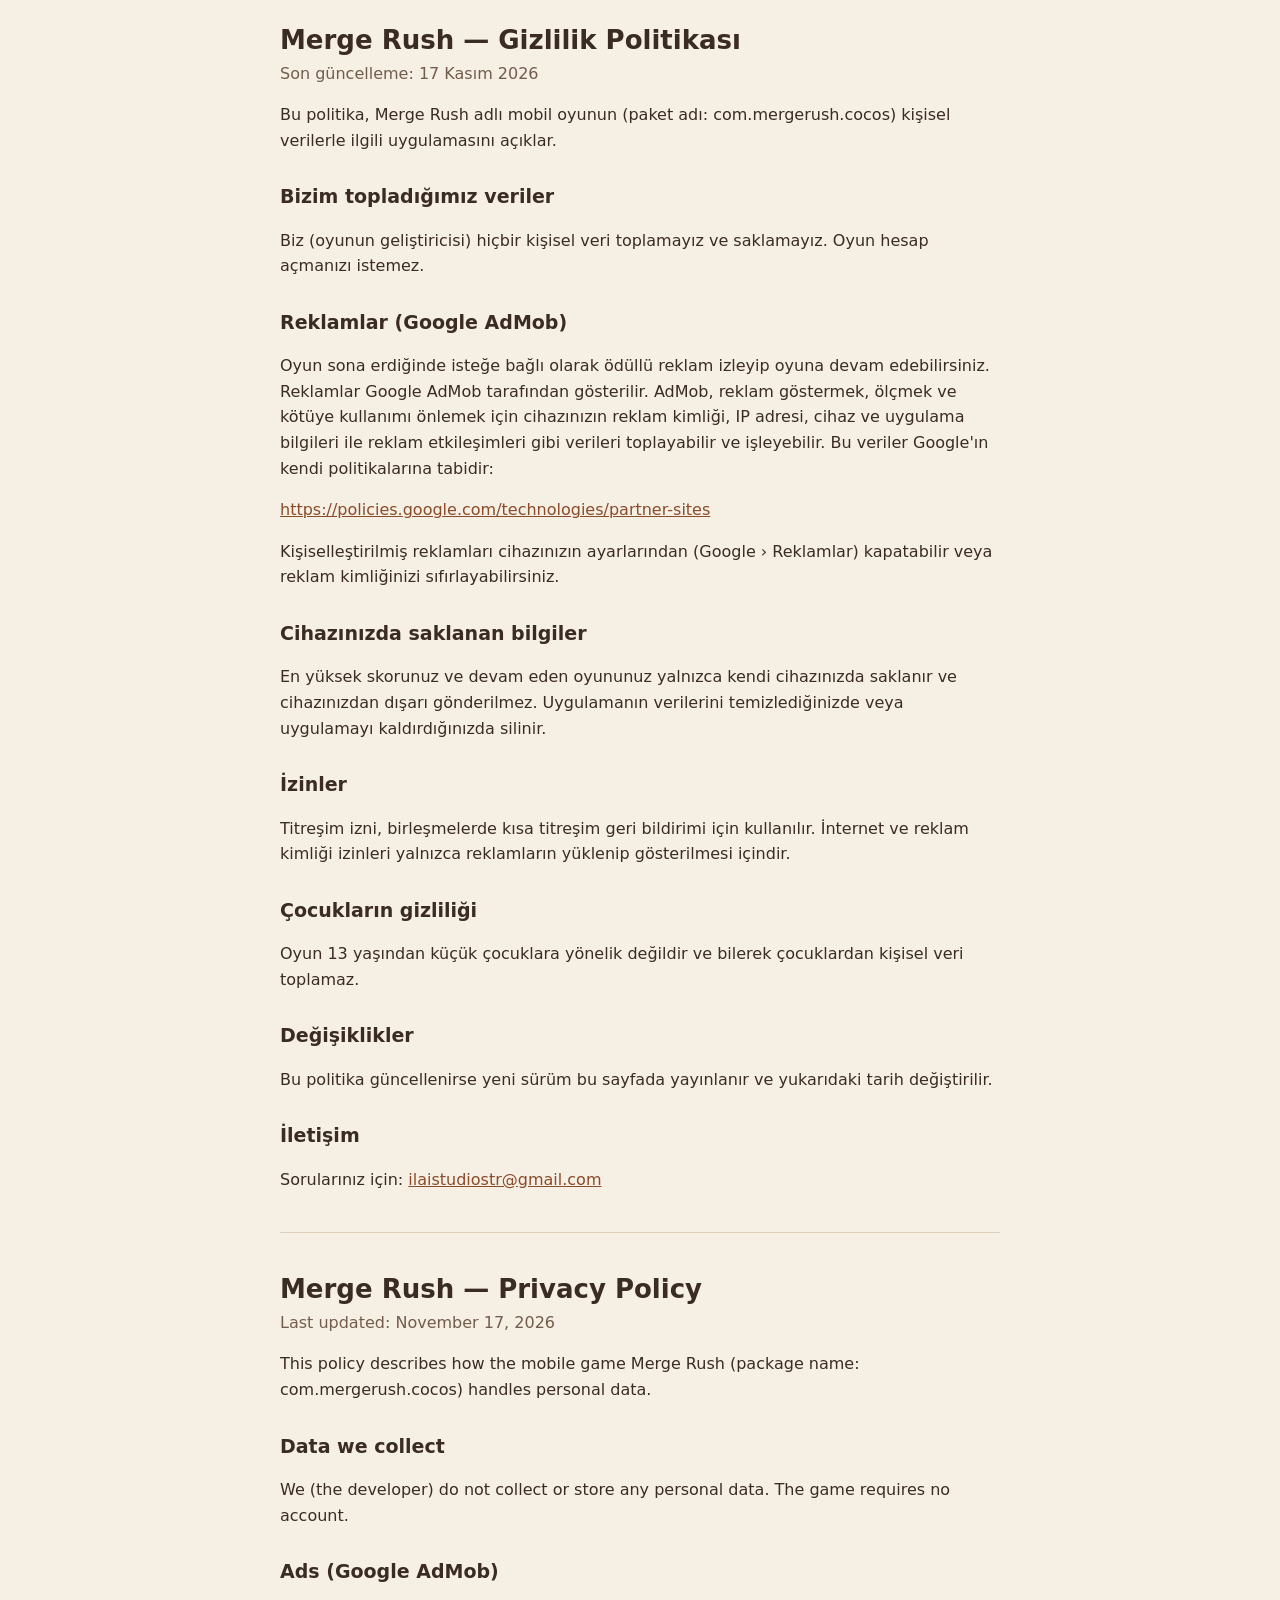
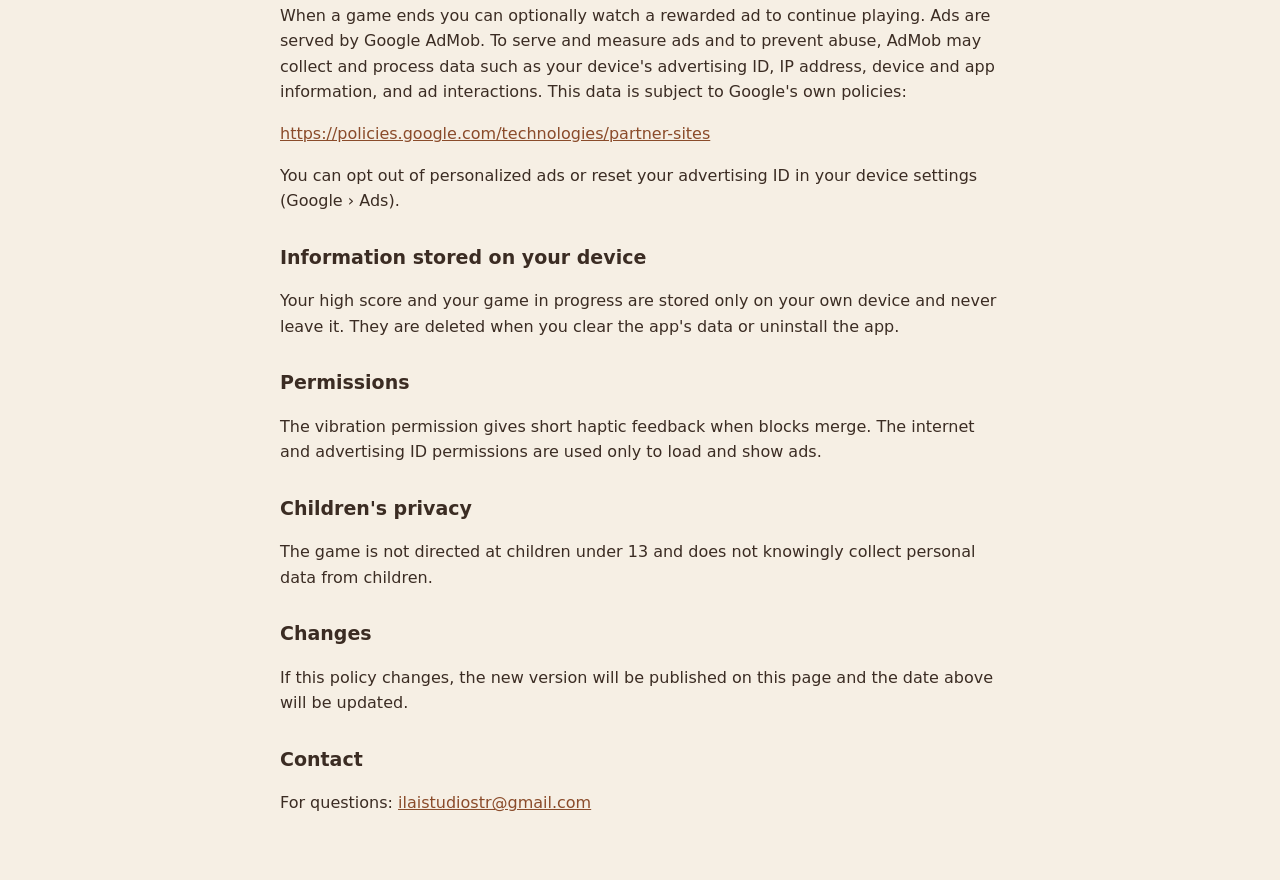
==== merge-rush-gizlilik.html @ 29c1281d "Site ve Merge Rush gizlilik politikası" ====
<!DOCTYPE html>
<html lang="tr">
<head>
<meta charset="utf-8">
<meta name="viewport" content="width=device-width, initial-scale=1">
<title>Merge Rush Gizlilik Politikası</title>
<style>
  :root { --bg: #f6efe4; --text: #3b2c23; --muted: #735c4c; --line: #ded0bd; --link: #8a4b2a; }
  @media (prefers-color-scheme: dark) {
    :root:not([data-theme="light"]) { --bg: #1d1712; --text: #f1e6d6; --muted: #c4b19c; --line: #4a3b2e; --link: #e7b48f; }
  }
  :root[data-theme="dark"] { --bg: #1d1712; --text: #f1e6d6; --muted: #c4b19c; --line: #4a3b2e; --link: #e7b48f; }
  body {
    max-width: 720px; margin: 0 auto; padding: 24px 16px 48px;
    background: var(--bg); color: var(--text);
    font-family: system-ui, -apple-system, "Segoe UI", Roboto, sans-serif; line-height: 1.6;
  }
  h1 { font-size: 26px; line-height: 1.25; margin: 0 0 4px; }
  h2 { font-size: 19px; margin-top: 28px; }
  a { color: var(--link); overflow-wrap: anywhere; }
  .date { color: var(--muted); margin-top: 0; }
  hr { margin: 40px 0; border: 0; border-top: 1px solid var(--line); }
</style>
</head>
<body>

<h1>Merge Rush — Gizlilik Politikası</h1>
<p class="date">Son güncelleme: 17 Kasım 2026</p>

<p>Bu politika, Merge Rush adlı mobil oyunun (paket adı: com.mergerush.cocos) kişisel verilerle ilgili uygulamasını açıklar.</p>

<h2>Bizim topladığımız veriler</h2>
<p>Biz (oyunun geliştiricisi) hiçbir kişisel veri toplamayız ve saklamayız. Oyun hesap açmanızı istemez.</p>

<h2>Reklamlar (Google AdMob)</h2>
<p>Oyun sona erdiğinde isteğe bağlı olarak ödüllü reklam izleyip oyuna devam edebilirsiniz. Reklamlar Google AdMob tarafından gösterilir. AdMob, reklam göstermek, ölçmek ve kötüye kullanımı önlemek için cihazınızın reklam kimliği, IP adresi, cihaz ve uygulama bilgileri ile reklam etkileşimleri gibi verileri toplayabilir ve işleyebilir. Bu veriler Google'ın kendi politikalarına tabidir:</p>
<p><a href="https://policies.google.com/technologies/partner-sites">https://policies.google.com/technologies/partner-sites</a></p>
<p>Kişiselleştirilmiş reklamları cihazınızın ayarlarından (Google › Reklamlar) kapatabilir veya reklam kimliğinizi sıfırlayabilirsiniz.</p>

<h2>Cihazınızda saklanan bilgiler</h2>
<p>En yüksek skorunuz ve devam eden oyununuz yalnızca kendi cihazınızda saklanır ve cihazınızdan dışarı gönderilmez. Uygulamanın verilerini temizlediğinizde veya uygulamayı kaldırdığınızda silinir.</p>

<h2>İzinler</h2>
<p>Titreşim izni, birleşmelerde kısa titreşim geri bildirimi için kullanılır. İnternet ve reklam kimliği izinleri yalnızca reklamların yüklenip gösterilmesi içindir.</p>

<h2>Çocukların gizliliği</h2>
<p>Oyun 13 yaşından küçük çocuklara yönelik değildir ve bilerek çocuklardan kişisel veri toplamaz.</p>

<h2>Değişiklikler</h2>
<p>Bu politika güncellenirse yeni sürüm bu sayfada yayınlanır ve yukarıdaki tarih değiştirilir.</p>

<h2>İletişim</h2>
<p>Sorularınız için: <a href="mailto:ilaistudiostr@gmail.com">ilaistudiostr@gmail.com</a></p>

<hr>

<h1>Merge Rush — Privacy Policy</h1>
<p class="date">Last updated: November 17, 2026</p>

<p>This policy describes how the mobile game Merge Rush (package name: com.mergerush.cocos) handles personal data.</p>

<h2>Data we collect</h2>
<p>We (the developer) do not collect or store any personal data. The game requires no account.</p>

<h2>Ads (Google AdMob)</h2>
<p>When a game ends you can optionally watch a rewarded ad to continue playing. Ads are served by Google AdMob. To serve and measure ads and to prevent abuse, AdMob may collect and process data such as your device's advertising ID, IP address, device and app information, and ad interactions. This data is subject to Google's own policies:</p>
<p><a href="https://policies.google.com/technologies/partner-sites">https://policies.google.com/technologies/partner-sites</a></p>
<p>You can opt out of personalized ads or reset your advertising ID in your device settings (Google › Ads).</p>

<h2>Information stored on your device</h2>
<p>Your high score and your game in progress are stored only on your own device and never leave it. They are deleted when you clear the app's data or uninstall the app.</p>

<h2>Permissions</h2>
<p>The vibration permission gives short haptic feedback when blocks merge. The internet and advertising ID permissions are used only to load and show ads.</p>

<h2>Children's privacy</h2>
<p>The game is not directed at children under 13 and does not knowingly collect personal data from children.</p>

<h2>Changes</h2>
<p>If this policy changes, the new version will be published on this page and the date above will be updated.</p>

<h2>Contact</h2>
<p>For questions: <a href="mailto:ilaistudiostr@gmail.com">ilaistudiostr@gmail.com</a></p>

</body>
</html>
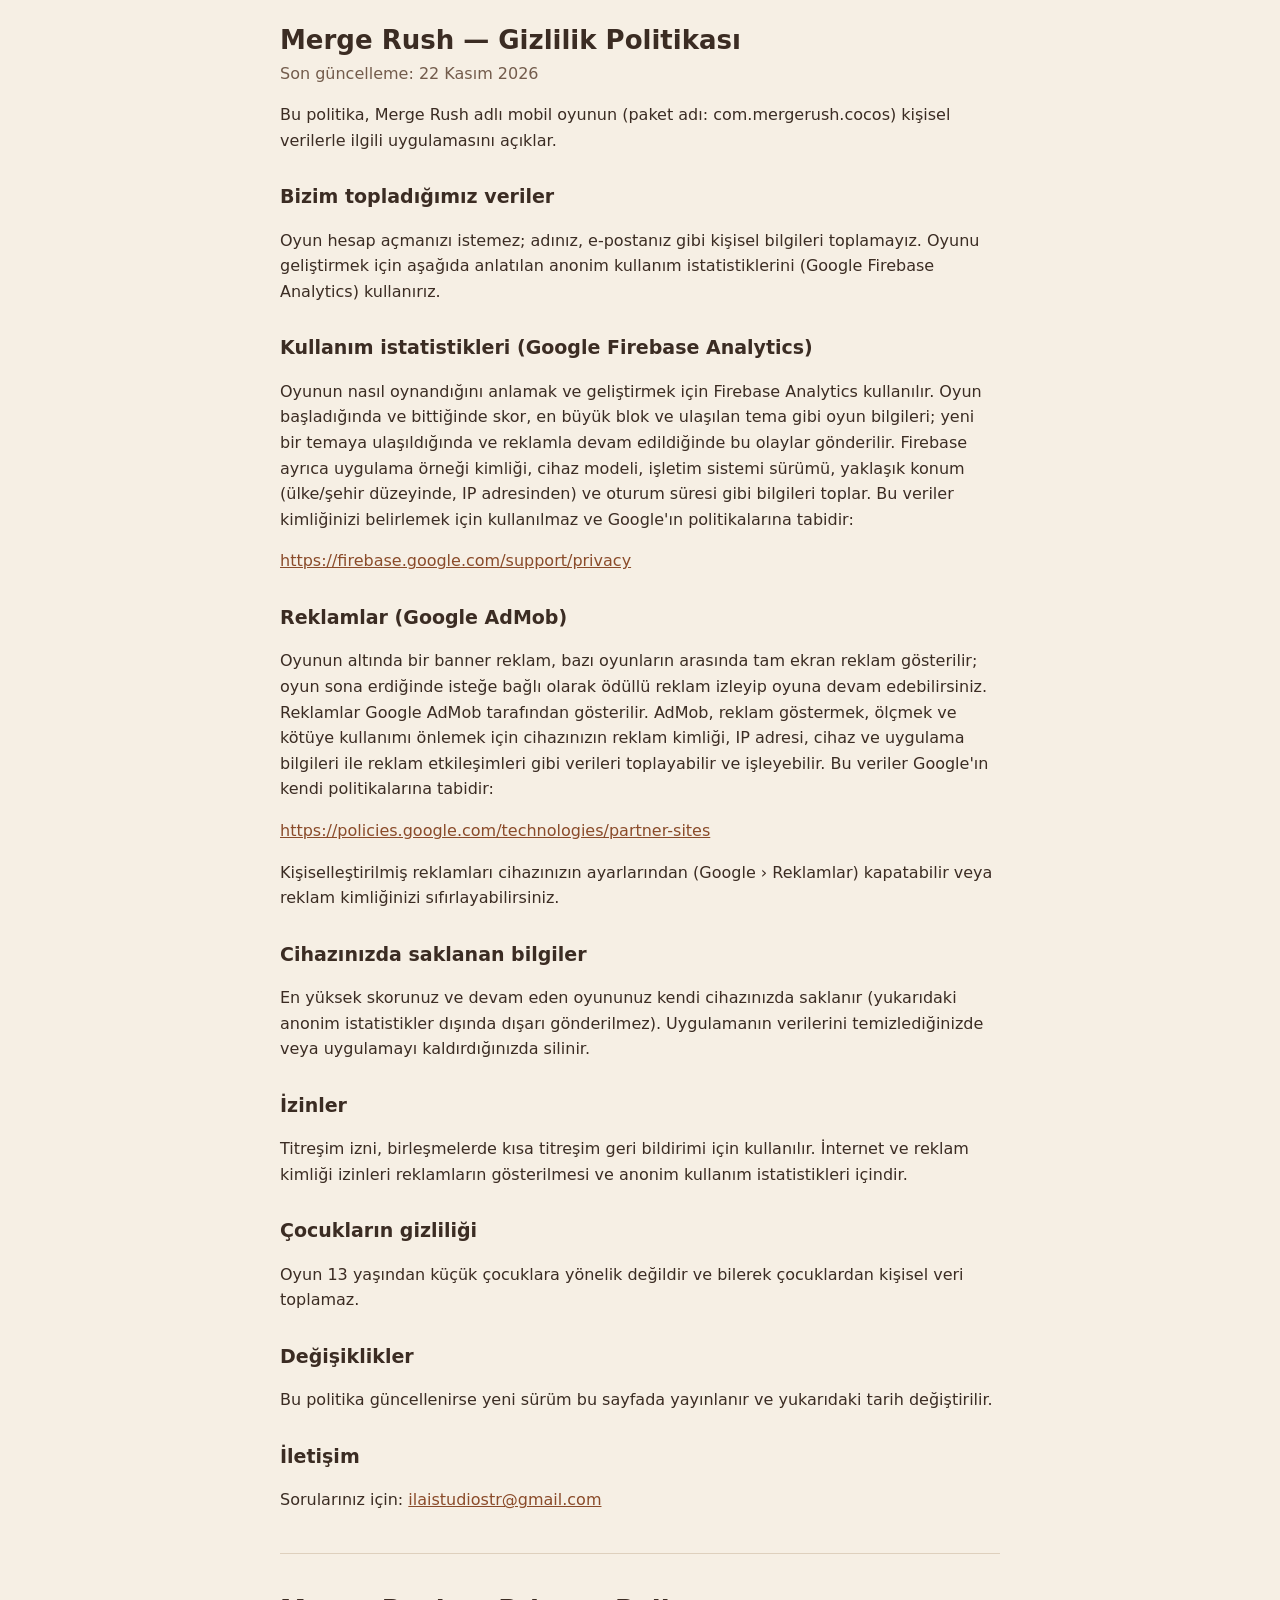
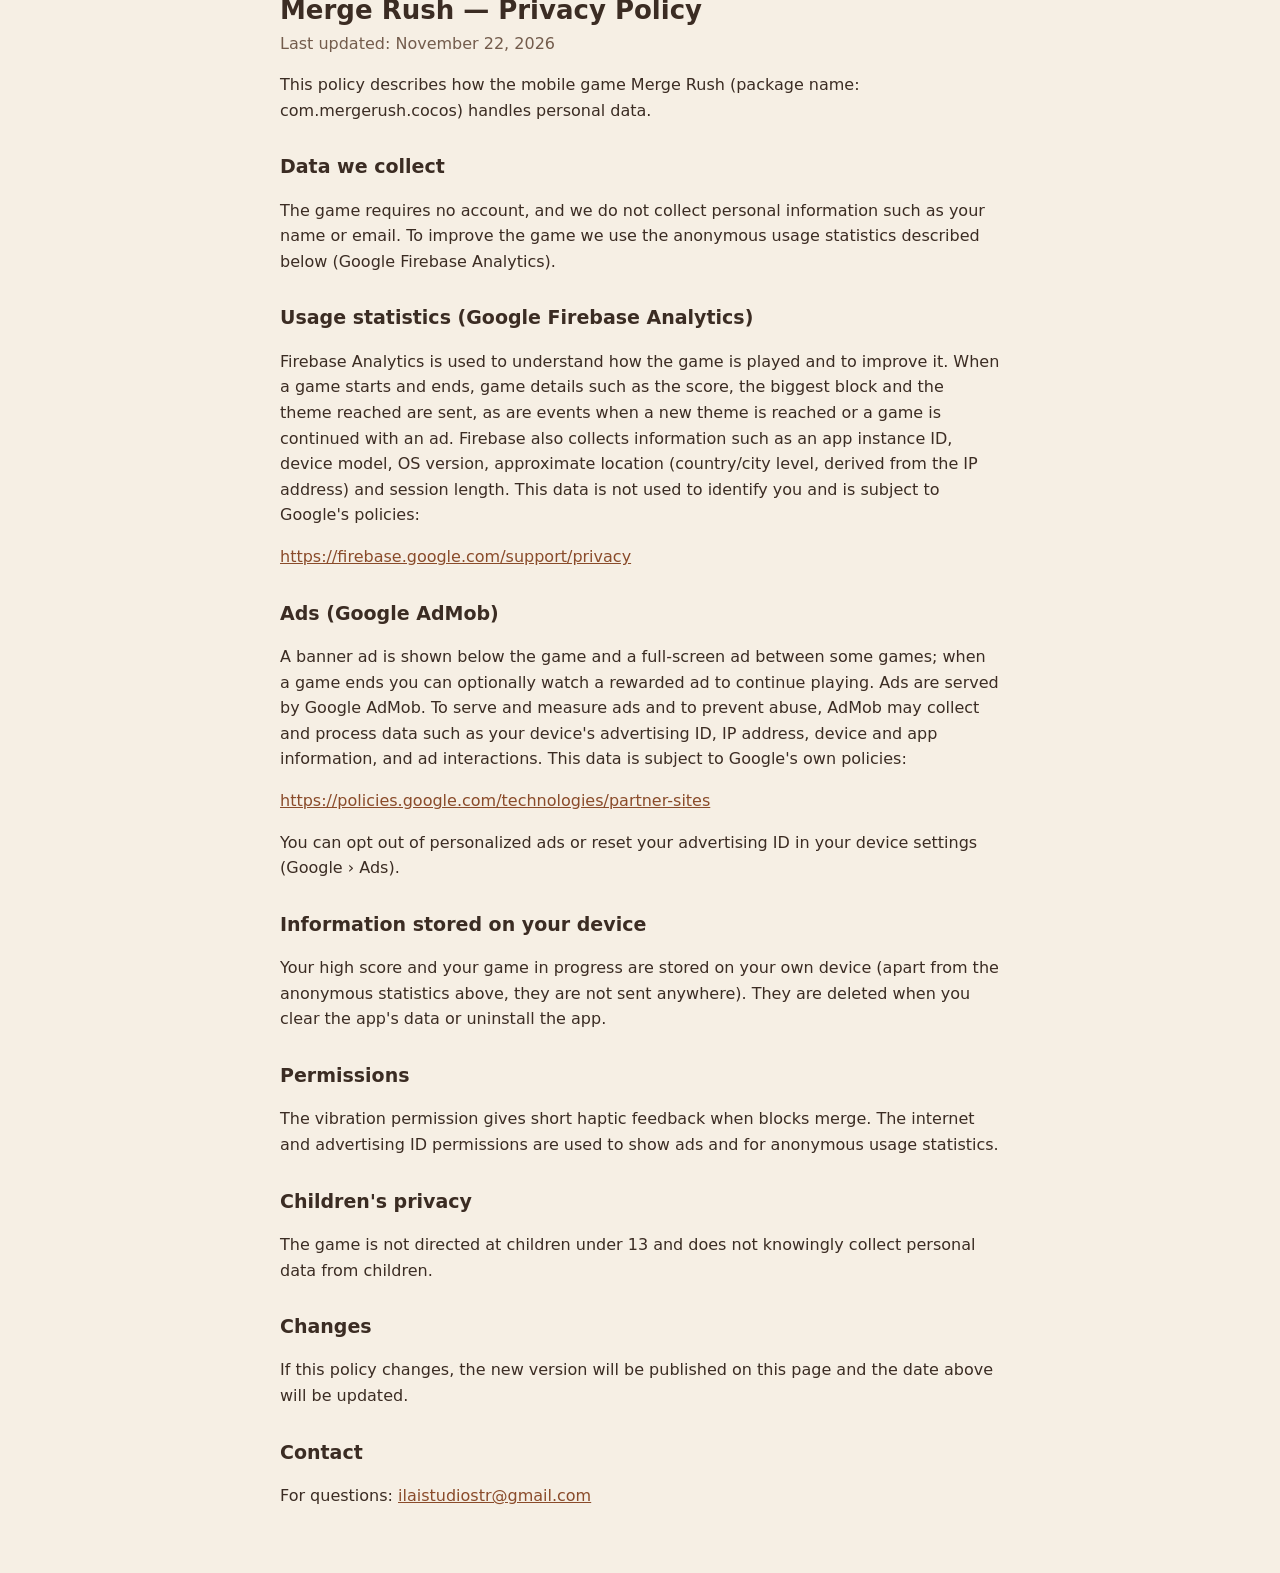
==== commit d4f5e8cf: "Gizlilik politikası: Firebase Analytics, banner ve geçiş reklamları" ====
--- a/merge-rush-gizlilik.html
+++ b/merge-rush-gizlilik.html
@@ -25,23 +25,27 @@
 <body>
 
 <h1>Merge Rush — Gizlilik Politikası</h1>
-<p class="date">Son güncelleme: 17 Kasım 2026</p>
+<p class="date">Son güncelleme: 22 Kasım 2026</p>
 
 <p>Bu politika, Merge Rush adlı mobil oyunun (paket adı: com.mergerush.cocos) kişisel verilerle ilgili uygulamasını açıklar.</p>
 
 <h2>Bizim topladığımız veriler</h2>
-<p>Biz (oyunun geliştiricisi) hiçbir kişisel veri toplamayız ve saklamayız. Oyun hesap açmanızı istemez.</p>
+<p>Oyun hesap açmanızı istemez; adınız, e-postanız gibi kişisel bilgileri toplamayız. Oyunu geliştirmek için aşağıda anlatılan anonim kullanım istatistiklerini (Google Firebase Analytics) kullanırız.</p>
+
+<h2>Kullanım istatistikleri (Google Firebase Analytics)</h2>
+<p>Oyunun nasıl oynandığını anlamak ve geliştirmek için Firebase Analytics kullanılır. Oyun başladığında ve bittiğinde skor, en büyük blok ve ulaşılan tema gibi oyun bilgileri; yeni bir temaya ulaşıldığında ve reklamla devam edildiğinde bu olaylar gönderilir. Firebase ayrıca uygulama örneği kimliği, cihaz modeli, işletim sistemi sürümü, yaklaşık konum (ülke/şehir düzeyinde, IP adresinden) ve oturum süresi gibi bilgileri toplar. Bu veriler kimliğinizi belirlemek için kullanılmaz ve Google'ın politikalarına tabidir:</p>
+<p><a href="https://firebase.google.com/support/privacy">https://firebase.google.com/support/privacy</a></p>
 
 <h2>Reklamlar (Google AdMob)</h2>
-<p>Oyun sona erdiğinde isteğe bağlı olarak ödüllü reklam izleyip oyuna devam edebilirsiniz. Reklamlar Google AdMob tarafından gösterilir. AdMob, reklam göstermek, ölçmek ve kötüye kullanımı önlemek için cihazınızın reklam kimliği, IP adresi, cihaz ve uygulama bilgileri ile reklam etkileşimleri gibi verileri toplayabilir ve işleyebilir. Bu veriler Google'ın kendi politikalarına tabidir:</p>
+<p>Oyunun altında bir banner reklam, bazı oyunların arasında tam ekran reklam gösterilir; oyun sona erdiğinde isteğe bağlı olarak ödüllü reklam izleyip oyuna devam edebilirsiniz. Reklamlar Google AdMob tarafından gösterilir. AdMob, reklam göstermek, ölçmek ve kötüye kullanımı önlemek için cihazınızın reklam kimliği, IP adresi, cihaz ve uygulama bilgileri ile reklam etkileşimleri gibi verileri toplayabilir ve işleyebilir. Bu veriler Google'ın kendi politikalarına tabidir:</p>
 <p><a href="https://policies.google.com/technologies/partner-sites">https://policies.google.com/technologies/partner-sites</a></p>
 <p>Kişiselleştirilmiş reklamları cihazınızın ayarlarından (Google › Reklamlar) kapatabilir veya reklam kimliğinizi sıfırlayabilirsiniz.</p>
 
 <h2>Cihazınızda saklanan bilgiler</h2>
-<p>En yüksek skorunuz ve devam eden oyununuz yalnızca kendi cihazınızda saklanır ve cihazınızdan dışarı gönderilmez. Uygulamanın verilerini temizlediğinizde veya uygulamayı kaldırdığınızda silinir.</p>
+<p>En yüksek skorunuz ve devam eden oyununuz kendi cihazınızda saklanır (yukarıdaki anonim istatistikler dışında dışarı gönderilmez). Uygulamanın verilerini temizlediğinizde veya uygulamayı kaldırdığınızda silinir.</p>
 
 <h2>İzinler</h2>
-<p>Titreşim izni, birleşmelerde kısa titreşim geri bildirimi için kullanılır. İnternet ve reklam kimliği izinleri yalnızca reklamların yüklenip gösterilmesi içindir.</p>
+<p>Titreşim izni, birleşmelerde kısa titreşim geri bildirimi için kullanılır. İnternet ve reklam kimliği izinleri reklamların gösterilmesi ve anonim kullanım istatistikleri içindir.</p>
 
 <h2>Çocukların gizliliği</h2>
 <p>Oyun 13 yaşından küçük çocuklara yönelik değildir ve bilerek çocuklardan kişisel veri toplamaz.</p>
@@ -55,23 +59,27 @@
 <hr>
 
 <h1>Merge Rush — Privacy Policy</h1>
-<p class="date">Last updated: November 17, 2026</p>
+<p class="date">Last updated: November 22, 2026</p>
 
 <p>This policy describes how the mobile game Merge Rush (package name: com.mergerush.cocos) handles personal data.</p>
 
 <h2>Data we collect</h2>
-<p>We (the developer) do not collect or store any personal data. The game requires no account.</p>
+<p>The game requires no account, and we do not collect personal information such as your name or email. To improve the game we use the anonymous usage statistics described below (Google Firebase Analytics).</p>
+
+<h2>Usage statistics (Google Firebase Analytics)</h2>
+<p>Firebase Analytics is used to understand how the game is played and to improve it. When a game starts and ends, game details such as the score, the biggest block and the theme reached are sent, as are events when a new theme is reached or a game is continued with an ad. Firebase also collects information such as an app instance ID, device model, OS version, approximate location (country/city level, derived from the IP address) and session length. This data is not used to identify you and is subject to Google's policies:</p>
+<p><a href="https://firebase.google.com/support/privacy">https://firebase.google.com/support/privacy</a></p>
 
 <h2>Ads (Google AdMob)</h2>
-<p>When a game ends you can optionally watch a rewarded ad to continue playing. Ads are served by Google AdMob. To serve and measure ads and to prevent abuse, AdMob may collect and process data such as your device's advertising ID, IP address, device and app information, and ad interactions. This data is subject to Google's own policies:</p>
+<p>A banner ad is shown below the game and a full-screen ad between some games; when a game ends you can optionally watch a rewarded ad to continue playing. Ads are served by Google AdMob. To serve and measure ads and to prevent abuse, AdMob may collect and process data such as your device's advertising ID, IP address, device and app information, and ad interactions. This data is subject to Google's own policies:</p>
 <p><a href="https://policies.google.com/technologies/partner-sites">https://policies.google.com/technologies/partner-sites</a></p>
 <p>You can opt out of personalized ads or reset your advertising ID in your device settings (Google › Ads).</p>
 
 <h2>Information stored on your device</h2>
-<p>Your high score and your game in progress are stored only on your own device and never leave it. They are deleted when you clear the app's data or uninstall the app.</p>
+<p>Your high score and your game in progress are stored on your own device (apart from the anonymous statistics above, they are not sent anywhere). They are deleted when you clear the app's data or uninstall the app.</p>
 
 <h2>Permissions</h2>
-<p>The vibration permission gives short haptic feedback when blocks merge. The internet and advertising ID permissions are used only to load and show ads.</p>
+<p>The vibration permission gives short haptic feedback when blocks merge. The internet and advertising ID permissions are used to show ads and for anonymous usage statistics.</p>
 
 <h2>Children's privacy</h2>
 <p>The game is not directed at children under 13 and does not knowingly collect personal data from children.</p>
